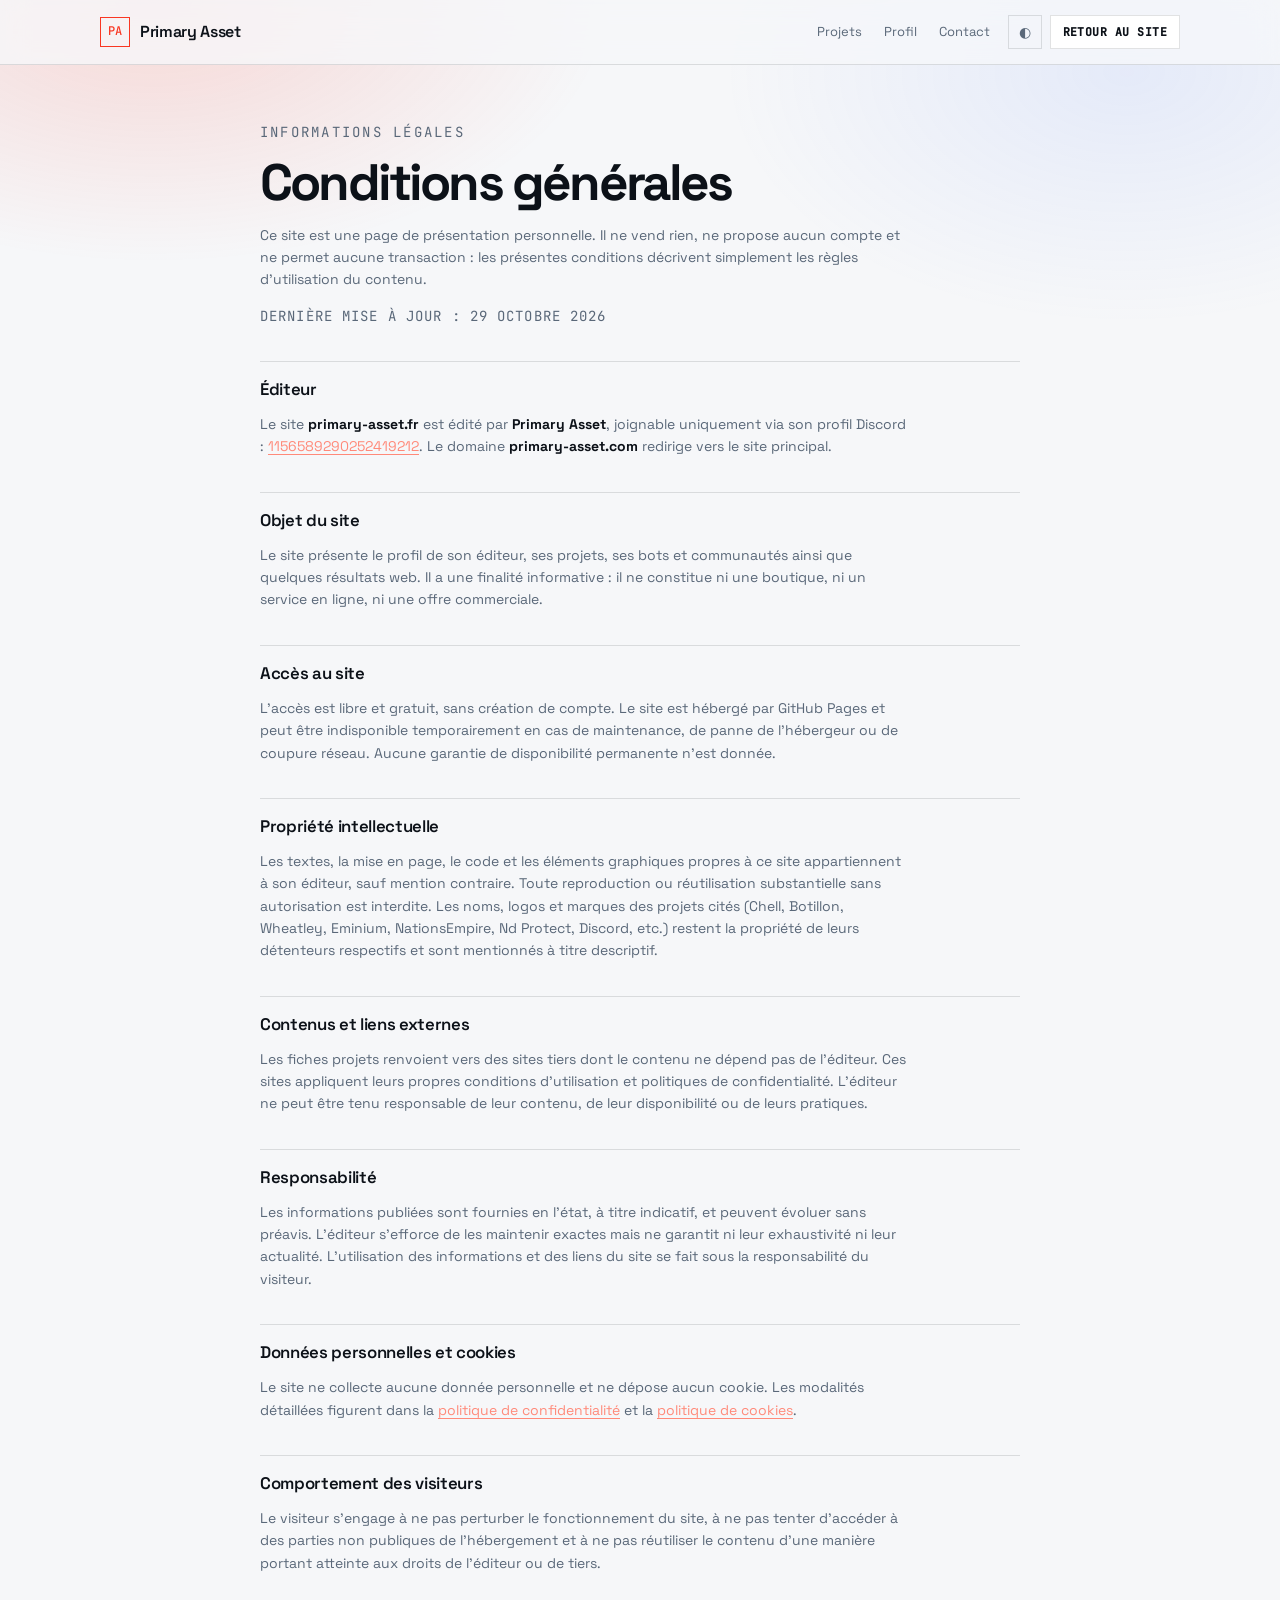
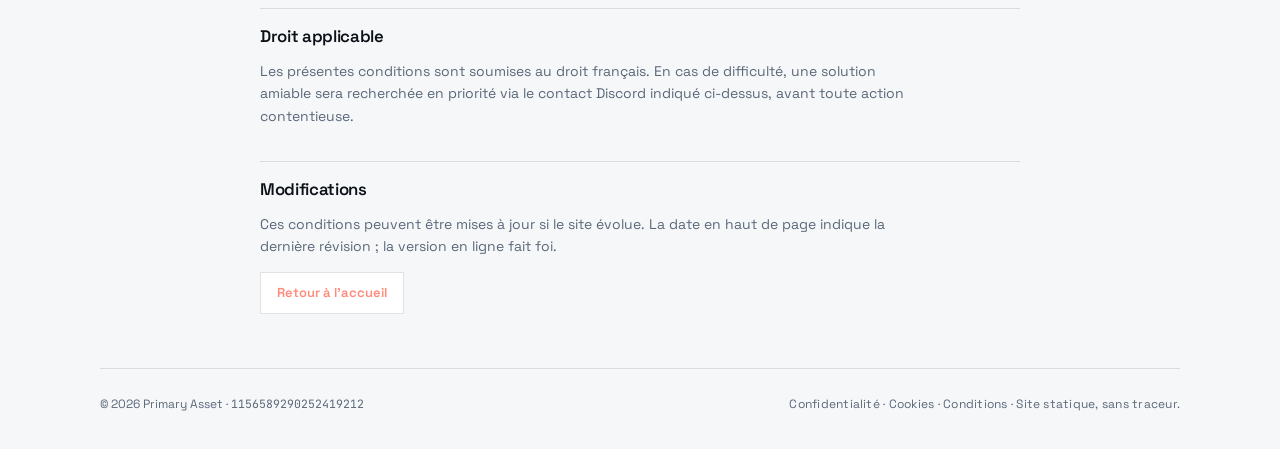
==== conditions.html @ 1c56c24b "Pages cookies et conditions generales, sitemap et canonical - cookies.html : aucun cookie, stockage " ====
<!doctype html>
<html lang="fr" data-theme="dark">
  <head>
    <meta charset="utf-8" />
    <meta name="viewport" content="width=device-width, initial-scale=1" />
    <title>Conditions générales — Primary Asset</title>
    <meta
      name="description"
      content="Conditions générales d'utilisation du site Primary Asset : objet, accès, propriété intellectuelle, responsabilité."
    />
    <meta name="theme-color" content="#07090c" />
    <link rel="canonical" href="https://primary-asset.fr/conditions.html" />
    <meta name="color-scheme" content="dark light" />
    <meta name="robots" content="index, follow" />
    <link rel="icon" type="image/svg+xml" href="icon.svg" />
    <link rel="stylesheet" href="assets/fonts/fonts.css" />
    <link rel="stylesheet" href="styles.css" />
    <noscript><style>[data-reveal]{opacity:1;transform:none}</style></noscript>
  </head>

  <body>
    <a class="skip" href="#main">Aller au contenu</a>

    <header class="site-head">
      <div class="wrap head-row">
        <a class="brand" href="index.html">
          <span class="brand-mark">PA</span>
          <span class="brand-name">Primary Asset</span>
        </a>
        <nav class="nav" aria-label="Navigation principale">
          <a href="index.html#projets">Projets</a>
          <a href="index.html#carte">Profil</a>
          <a href="index.html#contact">Contact</a>
        </nav>
        <div class="head-actions">
          <button id="theme" class="icon-btn" type="button" aria-label="Changer de thème">
            <span aria-hidden="true">◐</span>
          </button>
          <a class="btn btn-sm" href="index.html">Retour au site</a>
        </div>
      </div>
    </header>

    <main id="main" class="wrap legal">
      <p class="eyebrow">Informations légales</p>
      <h1>Conditions générales</h1>
      <p class="legal-lede">
        Ce site est une page de présentation personnelle. Il ne vend rien, ne propose aucun compte
        et ne permet aucune transaction : les présentes conditions décrivent simplement les règles
        d'utilisation du contenu.
      </p>
      <p class="legal-date">Dernière mise à jour : 29 octobre 2026</p>

      <h2>Éditeur</h2>
      <p>
        Le site <strong>primary-asset.fr</strong> est édité par <strong>Primary Asset</strong>,
        joignable uniquement via son profil Discord :
        <a href="https://discord.com/users/1156589290252419212" rel="me noopener">1156589290252419212</a>.
        Le domaine <strong>primary-asset.com</strong> redirige vers le site principal.
      </p>

      <h2>Objet du site</h2>
      <p>
        Le site présente le profil de son éditeur, ses projets, ses bots et communautés ainsi que
        quelques résultats web. Il a une finalité informative : il ne constitue ni une boutique, ni
        un service en ligne, ni une offre commerciale.
      </p>

      <h2>Accès au site</h2>
      <p>
        L'accès est libre et gratuit, sans création de compte. Le site est hébergé par GitHub Pages
        et peut être indisponible temporairement en cas de maintenance, de panne de l'hébergeur ou
        de coupure réseau. Aucune garantie de disponibilité permanente n'est donnée.
      </p>

      <h2>Propriété intellectuelle</h2>
      <p>
        Les textes, la mise en page, le code et les éléments graphiques propres à ce site appartiennent
        à son éditeur, sauf mention contraire. Toute reproduction ou réutilisation substantielle sans
        autorisation est interdite. Les noms, logos et marques des projets cités (Chell, Botillon,
        Wheatley, Eminium, NationsEmpire, Nd Protect, Discord, etc.) restent la propriété de leurs
        détenteurs respectifs et sont mentionnés à titre descriptif.
      </p>

      <h2>Contenus et liens externes</h2>
      <p>
        Les fiches projets renvoient vers des sites tiers dont le contenu ne dépend pas de l'éditeur.
        Ces sites appliquent leurs propres conditions d'utilisation et politiques de confidentialité.
        L'éditeur ne peut être tenu responsable de leur contenu, de leur disponibilité ou de leurs
        pratiques.
      </p>

      <h2>Responsabilité</h2>
      <p>
        Les informations publiées sont fournies en l'état, à titre indicatif, et peuvent évoluer sans
        préavis. L'éditeur s'efforce de les maintenir exactes mais ne garantit ni leur exhaustivité
        ni leur actualité. L'utilisation des informations et des liens du site se fait sous la
        responsabilité du visiteur.
      </p>

      <h2>Données personnelles et cookies</h2>
      <p>
        Le site ne collecte aucune donnée personnelle et ne dépose aucun cookie. Les modalités
        détaillées figurent dans la <a href="confidentialite.html">politique de confidentialité</a>
        et la <a href="cookies.html">politique de cookies</a>.
      </p>

      <h2>Comportement des visiteurs</h2>
      <p>
        Le visiteur s'engage à ne pas perturber le fonctionnement du site, à ne pas tenter d'accéder
        à des parties non publiques de l'hébergement et à ne pas réutiliser le contenu d'une manière
        portant atteinte aux droits de l'éditeur ou de tiers.
      </p>

      <h2>Droit applicable</h2>
      <p>
        Les présentes conditions sont soumises au droit français. En cas de difficulté, une solution
        amiable sera recherchée en priorité via le contact Discord indiqué ci-dessus, avant toute
        action contentieuse.
      </p>

      <h2>Modifications</h2>
      <p>
        Ces conditions peuvent être mises à jour si le site évolue. La date en haut de page indique
        la dernière révision ; la version en ligne fait foi.
      </p>

      <p class="legal-back"><a class="btn" href="index.html">Retour à l'accueil</a></p>
    </main>

    <footer class="site-foot wrap">
      <p>© <span id="year">2026</span> Primary Asset · <span class="mono">1156589290252419212</span></p>
      <p class="foot-note">
        <a href="confidentialite.html">Confidentialité</a> ·
        <a href="cookies.html">Cookies</a> ·
        <a href="conditions.html">Conditions</a> · Site statique, sans traceur.
      </p>
    </footer>

    <script src="content.js"></script>
    <script src="app.js"></script>
  </body>
</html>
---- assets/fonts/fonts.css ----
/* Polices hebergees en local - aucun appel a Google */
/* latin-ext */
@font-face {
  font-family: 'JetBrains Mono';
  font-style: normal;
  font-weight: 400;
  font-display: swap;
  src: url(./jetbrains-mono-400-latin-ext.woff2) format('woff2');
  unicode-range: U+0100-02BA, U+02BD-02C5, U+02C7-02CC, U+02CE-02D7, U+02DD-02FF, U+0304, U+0308, U+0329, U+1D00-1DBF, U+1E00-1E9F, U+1EF2-1EFF, U+2020, U+20A0-20AB, U+20AD-20C4, U+2113, U+2C60-2C7F, U+A720-A7FF;
}
/* latin */
@font-face {
  font-family: 'JetBrains Mono';
  font-style: normal;
  font-weight: 400;
  font-display: swap;
  src: url(./jetbrains-mono-400-latin.woff2) format('woff2');
  unicode-range: U+0000-00FF, U+0131, U+0152-0153, U+02BB-02BC, U+02C6, U+02DA, U+02DC, U+0304, U+0308, U+0329, U+2000-206F, U+20AC, U+2122, U+2191, U+2193, U+2212, U+2215, U+FEFF, U+FFFD;
}
/* latin-ext */
@font-face {
  font-family: 'JetBrains Mono';
  font-style: normal;
  font-weight: 500;
  font-display: swap;
  src: url(./jetbrains-mono-400-latin-ext.woff2) format('woff2');
  unicode-range: U+0100-02BA, U+02BD-02C5, U+02C7-02CC, U+02CE-02D7, U+02DD-02FF, U+0304, U+0308, U+0329, U+1D00-1DBF, U+1E00-1E9F, U+1EF2-1EFF, U+2020, U+20A0-20AB, U+20AD-20C4, U+2113, U+2C60-2C7F, U+A720-A7FF;
}
/* latin */
@font-face {
  font-family: 'JetBrains Mono';
  font-style: normal;
  font-weight: 500;
  font-display: swap;
  src: url(./jetbrains-mono-400-latin.woff2) format('woff2');
  unicode-range: U+0000-00FF, U+0131, U+0152-0153, U+02BB-02BC, U+02C6, U+02DA, U+02DC, U+0304, U+0308, U+0329, U+2000-206F, U+20AC, U+2122, U+2191, U+2193, U+2212, U+2215, U+FEFF, U+FFFD;
}
/* latin-ext */
@font-face {
  font-family: 'Space Grotesk';
  font-style: normal;
  font-weight: 400;
  font-display: swap;
  src: url(./space-grotesk-400-latin-ext.woff2) format('woff2');
  unicode-range: U+0100-02BA, U+02BD-02C5, U+02C7-02CC, U+02CE-02D7, U+02DD-02FF, U+0304, U+0308, U+0329, U+1D00-1DBF, U+1E00-1E9F, U+1EF2-1EFF, U+2020, U+20A0-20AB, U+20AD-20C4, U+2113, U+2C60-2C7F, U+A720-A7FF;
}
/* latin */
@font-face {
  font-family: 'Space Grotesk';
  font-style: normal;
  font-weight: 400;
  font-display: swap;
  src: url(./space-grotesk-400-latin.woff2) format('woff2');
  unicode-range: U+0000-00FF, U+0131, U+0152-0153, U+02BB-02BC, U+02C6, U+02DA, U+02DC, U+0304, U+0308, U+0329, U+2000-206F, U+20AC, U+2122, U+2191, U+2193, U+2212, U+2215, U+FEFF, U+FFFD;
}
/* latin-ext */
@font-face {
  font-family: 'Space Grotesk';
  font-style: normal;
  font-weight: 500;
  font-display: swap;
  src: url(./space-grotesk-400-latin-ext.woff2) format('woff2');
  unicode-range: U+0100-02BA, U+02BD-02C5, U+02C7-02CC, U+02CE-02D7, U+02DD-02FF, U+0304, U+0308, U+0329, U+1D00-1DBF, U+1E00-1E9F, U+1EF2-1EFF, U+2020, U+20A0-20AB, U+20AD-20C4, U+2113, U+2C60-2C7F, U+A720-A7FF;
}
/* latin */
@font-face {
  font-family: 'Space Grotesk';
  font-style: normal;
  font-weight: 500;
  font-display: swap;
  src: url(./space-grotesk-400-latin.woff2) format('woff2');
  unicode-range: U+0000-00FF, U+0131, U+0152-0153, U+02BB-02BC, U+02C6, U+02DA, U+02DC, U+0304, U+0308, U+0329, U+2000-206F, U+20AC, U+2122, U+2191, U+2193, U+2212, U+2215, U+FEFF, U+FFFD;
}
/* latin-ext */
@font-face {
  font-family: 'Space Grotesk';
  font-style: normal;
  font-weight: 600;
  font-display: swap;
  src: url(./space-grotesk-400-latin-ext.woff2) format('woff2');
  unicode-range: U+0100-02BA, U+02BD-02C5, U+02C7-02CC, U+02CE-02D7, U+02DD-02FF, U+0304, U+0308, U+0329, U+1D00-1DBF, U+1E00-1E9F, U+1EF2-1EFF, U+2020, U+20A0-20AB, U+20AD-20C4, U+2113, U+2C60-2C7F, U+A720-A7FF;
}
/* latin */
@font-face {
  font-family: 'Space Grotesk';
  font-style: normal;
  font-weight: 600;
  font-display: swap;
  src: url(./space-grotesk-400-latin.woff2) format('woff2');
  unicode-range: U+0000-00FF, U+0131, U+0152-0153, U+02BB-02BC, U+02C6, U+02DA, U+02DC, U+0304, U+0308, U+0329, U+2000-206F, U+20AC, U+2122, U+2191, U+2193, U+2212, U+2215, U+FEFF, U+FFFD;
}
/* latin-ext */
@font-face {
  font-family: 'Space Grotesk';
  font-style: normal;
  font-weight: 700;
  font-display: swap;
  src: url(./space-grotesk-400-latin-ext.woff2) format('woff2');
  unicode-range: U+0100-02BA, U+02BD-02C5, U+02C7-02CC, U+02CE-02D7, U+02DD-02FF, U+0304, U+0308, U+0329, U+1D00-1DBF, U+1E00-1E9F, U+1EF2-1EFF, U+2020, U+20A0-20AB, U+20AD-20C4, U+2113, U+2C60-2C7F, U+A720-A7FF;
}
/* latin */
@font-face {
  font-family: 'Space Grotesk';
  font-style: normal;
  font-weight: 700;
  font-display: swap;
  src: url(./space-grotesk-400-latin.woff2) format('woff2');
  unicode-range: U+0000-00FF, U+0131, U+0152-0153, U+02BB-02BC, U+02C6, U+02DA, U+02DC, U+0304, U+0308, U+0329, U+2000-206F, U+20AC, U+2122, U+2191, U+2193, U+2212, U+2215, U+FEFF, U+FFFD;
}
---- styles.css ----
:root {
  --bg: #07090c;
  --bg-soft: #0b1016;
  --panel: #0d1218;
  --panel-2: #111823;
  --text: #edf2f7;
  --muted: #91a0b2;
  --line: rgba(255, 255, 255, 0.12);
  --line-strong: rgba(255, 255, 255, 0.2);
  --accent: #f93722;
  --accent-soft: #ff8a7a;
  --shadow: 0 18px 50px rgba(0, 0, 0, 0.45);
  --font-sans: "Space Grotesk", "Segoe UI", system-ui, -apple-system, sans-serif;
  --font-mono: "JetBrains Mono", ui-monospace, "Cascadia Mono", monospace;
}

[data-theme="light"] {
  --bg: #f6f7f9;
  --bg-soft: #eceff4;
  --panel: #ffffff;
  --panel-2: #f2f4f8;
  --text: #0c1118;
  --muted: #5a6879;
  --line: rgba(10, 16, 24, 0.12);
  --line-strong: rgba(10, 16, 24, 0.22);
  --shadow: 0 18px 40px rgba(12, 18, 28, 0.1);
}

*,
*::before,
*::after {
  box-sizing: border-box;
}

html {
  scroll-behavior: smooth;
  scroll-padding-top: 84px;
}

body {
  margin: 0;
  background: var(--bg);
  color: var(--text);
  font-family: var(--font-sans);
  line-height: 1.6;
  -webkit-font-smoothing: antialiased;
  overflow-x: hidden;
}

body::before {
  content: "";
  position: fixed;
  inset: 0;
  z-index: -1;
  pointer-events: none;
  background:
    radial-gradient(ellipse 55% 45% at 12% 0%, rgba(249, 55, 34, 0.16), transparent 65%),
    radial-gradient(ellipse 45% 40% at 88% 8%, rgba(84, 130, 255, 0.1), transparent 70%);
}

a {
  color: inherit;
}

::selection {
  background: var(--accent);
  color: #08090b;
}

.wrap {
  width: min(1080px, 100% - 40px);
  margin-inline: auto;
}

.mono,
.stat small,
.badge,
.eyebrow,
.brand-mark,
.list .n,
.sec-note {
  font-family: var(--font-mono);
}

.skip {
  position: absolute;
  left: -9999px;
  top: 0;
  z-index: 200;
  padding: 12px 16px;
  background: var(--accent);
  color: #08090b;
  font-weight: 600;
  text-decoration: none;
}

.skip:focus {
  left: 12px;
  top: 12px;
}

.boot {
  position: fixed;
  inset: 0;
  z-index: 900;
  display: grid;
  place-items: center;
  padding: 24px;
  background:
    radial-gradient(ellipse 60% 50% at 50% 0%, rgba(249, 55, 34, 0.14), transparent 70%),
    var(--bg);
  transition: opacity 0.45s ease, visibility 0.45s ease;
}

.boot.is-done {
  opacity: 0;
  visibility: hidden;
}

.boot-inner {
  text-align: center;
}

.boot-word {
  margin: 0;
  font-size: clamp(2.2rem, 10vw, 5.5rem);
  font-weight: 700;
  line-height: 0.95;
  letter-spacing: -0.06em;
}

.boot-word em {
  color: var(--accent);
  font-style: normal;
}

.boot-line {
  display: block;
  width: 72px;
  height: 2px;
  margin: 18px auto 0;
  background: var(--accent);
  transform-origin: left center;
  animation: bootline 1.1s cubic-bezier(0.4, 0, 0.2, 1) infinite;
}

.boot-note {
  margin: 16px 0 0;
  font-family: var(--font-mono);
  font-size: 11px;
  letter-spacing: 0.14em;
  text-transform: uppercase;
  color: var(--muted);
}

@keyframes bootline {
  0% { transform: scaleX(0.05); opacity: 0.4; }
  60% { transform: scaleX(1); opacity: 1; }
  100% { transform: scaleX(1); opacity: 0.4; }
}

.site-head {
  position: sticky;
  top: 0;
  z-index: 100;
  border-bottom: 1px solid var(--line);
  background: color-mix(in srgb, var(--bg) 82%, transparent);
  backdrop-filter: blur(14px) saturate(140%);
}

.head-row {
  display: flex;
  align-items: center;
  gap: 18px;
  min-height: 64px;
}

.brand {
  display: inline-flex;
  align-items: center;
  gap: 10px;
  text-decoration: none;
  font-weight: 600;
  letter-spacing: -0.02em;
}

.brand-mark {
  display: grid;
  place-items: center;
  width: 30px;
  height: 30px;
  border: 1px solid var(--accent);
  color: var(--accent);
  font-size: 12px;
  font-weight: 500;
  letter-spacing: 0;
}

.nav {
  display: flex;
  gap: 22px;
  margin-left: auto;
  font-size: 13px;
}

.nav a {
  position: relative;
  color: var(--muted);
  text-decoration: none;
  padding: 6px 0;
  transition: color 0.18s ease;
}

.nav a::after {
  content: "";
  position: absolute;
  left: 0;
  right: 0;
  bottom: 0;
  height: 1px;
  background: var(--accent);
  transform: scaleX(0);
  transform-origin: left;
  transition: transform 0.22s ease;
}

.nav a:hover,
.nav a:focus-visible {
  color: var(--text);
}

.nav a:hover::after,
.nav a:focus-visible::after {
  transform: scaleX(1);
}

.head-actions {
  display: flex;
  align-items: center;
  gap: 8px;
}

.icon-btn {
  width: 34px;
  height: 34px;
  display: grid;
  place-items: center;
  border: 1px solid var(--line);
  background: transparent;
  color: var(--muted);
  cursor: pointer;
  font-size: 14px;
  transition: border-color 0.18s ease, color 0.18s ease;
}

.icon-btn:hover {
  border-color: var(--line-strong);
  color: var(--text);
}

.btn {
  display: inline-flex;
  align-items: center;
  justify-content: center;
  gap: 8px;
  min-height: 42px;
  padding: 10px 16px;
  border: 1px solid var(--line);
  background: var(--panel);
  color: var(--text);
  text-decoration: none;
  font-family: var(--font-sans);
  font-size: 13px;
  font-weight: 600;
  cursor: pointer;
  transition: transform 0.16s ease, border-color 0.16s ease, background 0.16s ease,
    color 0.16s ease;
}

.btn:hover {
  border-color: var(--accent);
  transform: translateY(-1px);
}

.btn-primary {
  background: var(--accent);
  border-color: var(--accent);
  color: #08090b;
}

.btn-primary:hover {
  background: #ff4a34;
  border-color: #ff4a34;
  color: #08090b;
}

.btn-ghost {
  background: transparent;
}

.btn-sm {
  min-height: 34px;
  padding: 6px 12px;
  font-family: var(--font-mono);
  font-size: 11.5px;
  letter-spacing: 0.04em;
  text-transform: uppercase;
}

:where(a, button, [tabindex]):focus-visible {
  outline: 2px solid var(--accent-soft);
  outline-offset: 2px;
}

.hero {
  padding: 74px 0 26px;
}

.eyebrow {
  margin: 0 0 14px;
  font-size: 11px;
  letter-spacing: 0.16em;
  text-transform: uppercase;
  color: var(--accent);
}

.hero h1 {
  margin: 0 0 18px;
  font-size: clamp(2.6rem, 8.4vw, 5.4rem);
  font-weight: 700;
  line-height: 0.96;
  letter-spacing: -0.065em;
}

.hero h1 span {
  color: var(--accent);
}

.lede {
  max-width: 60ch;
  margin: 0 0 22px;
  font-size: clamp(1rem, 1.5vw, 1.14rem);
  color: var(--muted);
}

.badges {
  display: flex;
  flex-wrap: wrap;
  gap: 8px;
  margin-bottom: 24px;
}

.badge {
  padding: 6px 10px;
  border: 1px solid var(--line);
  background: var(--panel);
  color: var(--muted);
  font-size: 11px;
  letter-spacing: 0.06em;
}

.cta {
  display: flex;
  flex-wrap: wrap;
  gap: 10px;
}

.stats {
  display: grid;
  grid-template-columns: repeat(4, minmax(0, 1fr));
  gap: 12px;
  margin-top: 44px;
}

.stat {
  padding: 16px 18px;
  border: 1px solid var(--line);
  background: var(--panel);
}

.stat b {
  display: block;
  font-size: clamp(1.5rem, 3vw, 2.1rem);
  font-weight: 600;
  letter-spacing: -0.04em;
  line-height: 1.1;
}

.stat small {
  font-size: 10.5px;
  letter-spacing: 0.12em;
  text-transform: uppercase;
  color: var(--muted);
}

section {
  padding: 48px 0;
}

.sec-head {
  display: flex;
  align-items: baseline;
  justify-content: space-between;
  gap: 16px;
  padding-bottom: 12px;
  margin-bottom: 22px;
  border-bottom: 1px solid var(--line);
}

.sec-head h2 {
  margin: 0;
  font-size: clamp(1.4rem, 3vw, 2rem);
  font-weight: 600;
  letter-spacing: -0.045em;
}

.sec-head a {
  font-family: var(--font-mono);
  font-size: 11.5px;
  letter-spacing: 0.06em;
  text-transform: uppercase;
  color: var(--accent-soft);
  text-decoration: none;
}

.sec-head a:hover {
  color: var(--text);
}

.sec-note {
  font-size: 11px;
  letter-spacing: 0.1em;
  text-transform: uppercase;
  color: var(--muted);
}

.cards {
  display: grid;
  grid-template-columns: repeat(auto-fill, minmax(262px, 1fr));
  gap: 12px;
}

.card {
  position: relative;
  display: flex;
  flex-direction: column;
  gap: 8px;
  padding: 18px;
  border: 1px solid var(--line);
  background: var(--panel);
  text-decoration: none;
  color: inherit;
  transition: border-color 0.18s ease, transform 0.18s ease, background 0.18s ease;
}

.card::after {
  content: "→";
  position: absolute;
  top: 14px;
  right: 16px;
  font-family: var(--font-mono);
  font-size: 13px;
  color: var(--muted);
  opacity: 0;
  transform: translateX(-4px);
  transition: opacity 0.18s ease, transform 0.18s ease, color 0.18s ease;
}

.card:hover,
.card:focus-visible {
  border-color: var(--accent);
  transform: translateY(-2px);
}

.card:hover::after,
.card:focus-visible::after {
  opacity: 1;
  transform: translateX(0);
  color: var(--accent);
}

.card .idx {
  font-family: var(--font-mono);
  font-size: 10.5px;
  letter-spacing: 0.1em;
  color: var(--muted);
}

.card h3 {
  margin: 0;
  font-size: 1rem;
  font-weight: 600;
  letter-spacing: -0.02em;
}

.card p {
  margin: 0;
  font-size: 13px;
  line-height: 1.55;
  color: var(--muted);
}

.card p.bio.is-empty {
  font-style: italic;
  opacity: 0.72;
}

.card .tags {
  display: flex;
  flex-wrap: wrap;
  gap: 6px;
  margin-top: 4px;
}

.card .tags span {
  font-family: var(--font-mono);
  font-size: 10px;
  letter-spacing: 0.08em;
  text-transform: uppercase;
  color: var(--accent-soft);
  border: 1px solid rgba(249, 55, 34, 0.35);
  padding: 2px 6px;
}

.list {
  margin: 0;
  padding: 0;
  list-style: none;
  border-top: 1px solid var(--line);
}

.list li {
  display: grid;
  grid-template-columns: 46px minmax(0, 1fr) auto;
  gap: 14px;
  align-items: baseline;
  padding: 14px 4px;
  border-bottom: 1px solid var(--line);
  transition: background 0.18s ease;
}

.list li:hover {
  background: var(--panel);
}

.list .n {
  font-size: 10.5px;
  letter-spacing: 0.08em;
  color: var(--muted);
  padding-top: 3px;
}

.list b {
  display: block;
  font-size: 14.5px;
  font-weight: 600;
  letter-spacing: -0.01em;
}

.list small {
  display: block;
  font-size: 12.5px;
  color: var(--muted);
}

.list a.name {
  text-decoration: none;
  border-bottom: 1px solid transparent;
  transition: border-color 0.18s ease, color 0.18s ease;
}

.list a.name:hover {
  color: var(--accent-soft);
  border-bottom-color: var(--accent-soft);
}

.list .go {
  font-family: var(--font-mono);
  font-size: 10.5px;
  letter-spacing: 0.08em;
  text-transform: uppercase;
  color: var(--muted);
  text-decoration: none;
  white-space: nowrap;
}

.list .go:hover {
  color: var(--accent);
}

.contact-card {
  display: flex;
  flex-wrap: wrap;
  align-items: center;
  justify-content: space-between;
  gap: 22px;
  padding: 26px;
  border: 1px solid var(--line);
  background: linear-gradient(140deg, var(--panel-2), var(--panel));
}

.contact-txt {
  max-width: 56ch;
}

.contact-txt .eyebrow {
  margin-bottom: 10px;
}

.contact-id {
  display: flex;
  flex-wrap: wrap;
  align-items: center;
  gap: 12px;
  margin: 0 0 10px;
  font-family: var(--font-mono);
  font-size: clamp(1.1rem, 3vw, 1.5rem);
  letter-spacing: 0.02em;
}

.contact-hint {
  margin: 0;
  font-size: 13px;
  color: var(--muted);
}

.site-foot {
  display: flex;
  flex-wrap: wrap;
  align-items: center;
  justify-content: space-between;
  gap: 8px;
  padding: 26px 0 34px;
  border-top: 1px solid var(--line);
  font-size: 12px;
  color: var(--muted);
}

.site-foot p {
  margin: 0;
}

.site-foot .mono {
  font-size: 11.5px;
}

.foot-note {
  letter-spacing: 0.02em;
}

[data-reveal] {
  opacity: 0;
  transform: translateY(16px);
  transition: opacity 0.6s ease, transform 0.6s ease;
}

[data-reveal].is-in {
  opacity: 1;
  transform: none;
}

.editor-overlay {
  position: fixed;
  inset: 0;
  z-index: 1000;
  display: grid;
  place-items: center;
  padding: 24px 16px;
  background: rgba(4, 6, 9, 0.72);
  backdrop-filter: blur(6px);
  overflow-y: auto;
}

.editor-panel {
  width: min(760px, 100%);
  max-height: min(88vh, 900px);
  display: flex;
  flex-direction: column;
  border: 1px solid var(--line-strong);
  background: var(--bg);
  box-shadow: var(--shadow);
}

.editor-head {
  position: relative;
  padding: 18px 22px 14px;
  border-bottom: 1px solid var(--line);
}

.editor-head h2 {
  margin: 0 0 4px;
  font-size: 1.2rem;
  letter-spacing: -0.02em;
}

.editor-sub {
  margin: 0;
  max-width: 52ch;
  font-size: 12.5px;
  color: var(--muted);
}

.editor-close {
  position: absolute;
  top: 14px;
  right: 14px;
  width: 30px;
  height: 30px;
  border: 1px solid var(--line);
  background: transparent;
  color: var(--muted);
  cursor: pointer;
}

.editor-close:hover {
  color: var(--text);
  border-color: var(--accent);
}

.editor-body {
  padding: 18px 22px 22px;
  overflow-y: auto;
}

.editor-group {
  margin: 0 0 22px;
  padding: 0;
  border: 0;
}

.editor-group legend {
  padding: 0 0 10px;
  font-family: var(--font-mono);
  font-size: 11px;
  letter-spacing: 0.14em;
  text-transform: uppercase;
  color: var(--accent);
}

.editor-field {
  display: block;
  margin-bottom: 12px;
}

.editor-field > span {
  display: block;
  margin-bottom: 5px;
  font-family: var(--font-mono);
  font-size: 10.5px;
  letter-spacing: 0.08em;
  text-transform: uppercase;
  color: var(--muted);
}

.editor-field input,
.editor-field textarea {
  width: 100%;
  padding: 9px 11px;
  border: 1px solid var(--line);
  background: var(--panel);
  color: var(--text);
  font-family: var(--font-sans);
  font-size: 13.5px;
  line-height: 1.5;
  resize: vertical;
}

.editor-field input:focus,
.editor-field textarea:focus {
  outline: 2px solid var(--accent-soft);
  outline-offset: 1px;
  border-color: var(--accent);
}

.editor-projects {
  display: grid;
  gap: 12px;
  margin-bottom: 12px;
}

.editor-project {
  padding: 14px;
  border: 1px solid var(--line);
  background: var(--panel);
}

.editor-project-head {
  display: grid;
  grid-template-columns: 1fr auto;
  gap: 10px;
  align-items: end;
  margin-bottom: 10px;
}

.editor-project-head .editor-field {
  margin-bottom: 0;
}

.editor-remove {
  color: var(--accent-soft);
  border-color: rgba(249, 55, 34, 0.4);
}

.editor-actions {
  display: flex;
  flex-wrap: wrap;
  gap: 10px;
  padding-top: 16px;
  border-top: 1px solid var(--line);
}

@media (max-width: 560px) {
  .editor-overlay {
    padding: 0;
  }

  .editor-panel {
    max-height: 100vh;
    min-height: 100vh;
    border: 0;
  }

  .editor-project-head {
    grid-template-columns: 1fr;
  }
}

.dcard {
  position: relative;
  max-width: 520px;
  margin: 0 auto;
  overflow: hidden;
  border: 1px solid var(--line-strong);
  background: #0a0e13;
  box-shadow: 0 24px 60px rgba(0, 0, 0, 0.55);
}

.dcard::before,
.dcard::after {
  content: "";
  position: absolute;
  z-index: 4;
  width: 14px;
  height: 14px;
  border: 1px solid var(--accent);
  opacity: 0.65;
  pointer-events: none;
}

.dcard::before {
  top: 6px;
  left: 6px;
  border-right: 0;
  border-bottom: 0;
}

.dcard::after {
  right: 6px;
  bottom: 6px;
  border-top: 0;
  border-left: 0;
}

.dcard-top {
  display: flex;
  align-items: center;
  justify-content: space-between;
  gap: 12px;
  padding: 10px 14px;
  border-bottom: 1px solid rgba(255, 255, 255, 0.08);
  font-family: var(--font-mono);
  font-size: 10px;
  letter-spacing: 0.14em;
  text-transform: uppercase;
  color: #c7d2de;
}

.dcard-mark {
  color: var(--accent-soft);
}

.dcard-slash {
  color: rgba(255, 255, 255, 0.3);
}

.dcard-live {
  display: inline-flex;
  align-items: center;
  gap: 6px;
  color: #ff5b45;
}

.dcard-dot {
  width: 6px;
  height: 6px;
  border-radius: 50%;
  background: currentColor;
  box-shadow: 0 0 8px currentColor;
  animation: dcard-pulse 1.8s ease-in-out infinite;
}

@keyframes dcard-pulse {
  0%, 100% { opacity: 1; }
  50% { opacity: 0.3; }
}

.dcard-visual {
  position: relative;
}

.dcard-visual::before {
  content: "";
  position: absolute;
  inset: 0;
  z-index: 2;
  pointer-events: none;
  background: repeating-linear-gradient(
    180deg,
    rgba(255, 255, 255, 0.035) 0 1px,
    transparent 1px 3px
  );
}

.dcard-banner {
  position: relative;
  height: 210px;
  background-color: #10161e;
  background-image: linear-gradient(140deg, #1b2430, #0a0e13);
  background-size: cover;
  background-position: center 30%;
}

.dcard-banner::after {
  content: "";
  position: absolute;
  inset: 0;
  background: linear-gradient(180deg, rgba(7, 9, 12, 0.3), rgba(7, 9, 12, 0.12) 45%, #0a0e13 99%);
}

.dcard-avatar-wrap {
  position: absolute;
  left: 50%;
  bottom: -72px;
  z-index: 3;
  display: grid;
  place-items: center;
  width: 160px;
  height: 160px;
  transform: translateX(-50%);
}

.dcard-glow {
  position: absolute;
  inset: -14px;
  border-radius: 50%;
  background: conic-gradient(from 200deg, #ff3b30, #8b5cf6, #3b82f6, #22d3ee, #8b5cf6, #ff3b30);
  filter: blur(16px);
  opacity: 0.38;
}

.dcard-avatar {
  width: 160px;
  height: 160px;
  border-radius: 50%;
  background-color: #10161e;
  background-image: radial-gradient(circle at 50% 35%, #2a3442, #10161e);
  background-size: cover;
  background-position: center;
  box-shadow:
    0 0 0 5px rgba(255, 255, 255, 0.92),
    0 0 0 7px rgba(0, 0, 0, 0.65),
    0 12px 30px rgba(0, 0, 0, 0.6);
}

.dcard-status {
  position: absolute;
  right: 6px;
  bottom: 12px;
  width: 22px;
  height: 22px;
  border-radius: 50%;
  background: #2b3441;
  border: 3px solid #0a0e13;
  box-shadow: 0 0 0 1px rgba(255, 255, 255, 0.22);
}

.dcard-status.is-on {
  background: #3ba55d;
}

.dcard-id {
  padding: 84px 16px 14px;
  border-bottom: 1px solid rgba(255, 255, 255, 0.08);
}

.dcard-label {
  margin: 0 0 4px;
  font-family: var(--font-mono);
  font-size: 10.5px;
  letter-spacing: 0.16em;
  text-transform: uppercase;
  color: #3ddc97;
}

.dcard-num {
  margin: 0 0 10px;
  font-family: var(--font-mono);
  font-size: 13px;
  letter-spacing: 0.04em;
  color: #e7eef7;
}

.dcard-clock {
  display: flex;
  margin: 0;
  padding-top: 8px;
  border-top: 1px solid rgba(255, 255, 255, 0.14);
  font-family: var(--font-mono);
  font-size: 11.5px;
  color: #c3cedb;
}

.dcard-clock span {
  flex: 1;
}

.dcard-clock span:nth-child(2) {
  text-align: center;
  color: #e7eef7;
}

.dcard-state {
  text-align: right;
  letter-spacing: 0.08em;
  color: #ff5b45;
}

.dcard-state.is-on {
  color: #3ba55d;
}

.dcard-live-row {
  margin: 10px 0 0;
}

.dcard-switch {
  display: inline-flex;
  align-items: center;
  gap: 7px;
  padding: 6px 10px;
  border: 1px solid rgba(255, 255, 255, 0.16);
  background: transparent;
  color: #c3cedb;
  font-family: var(--font-mono);
  font-size: 9.5px;
  letter-spacing: 0.12em;
  text-transform: uppercase;
  cursor: pointer;
  transition: border-color 0.18s ease, color 0.18s ease;
}

.dcard-switch:hover {
  border-color: var(--accent);
  color: #fff;
}

.dcard-switch-dot {
  width: 6px;
  height: 6px;
  border-radius: 50%;
  background: #8b9aab;
}

.dcard-switch[aria-pressed="true"] .dcard-switch-dot {
  background: #3ddc97;
  box-shadow: 0 0 8px #3ddc97;
}

.dcard-live.is-off .dcard-dot {
  animation: none;
  opacity: 0.4;
  box-shadow: none;
}

.dcard-rows {
  padding: 4px 0;
}

.dcard-row {
  display: flex;
  align-items: baseline;
  justify-content: space-between;
  gap: 16px;
  padding: 11px 16px;
  border-bottom: 1px solid rgba(255, 255, 255, 0.07);
}

.dcard-row:last-child {
  border-bottom: 0;
}

.dcard-row .k {
  font-family: var(--font-mono);
  font-size: 10.5px;
  letter-spacing: 0.12em;
  text-transform: uppercase;
  color: #8b9aab;
  white-space: nowrap;
}

.dcard-row .v {
  font-size: 12.5px;
  font-weight: 600;
  text-align: right;
  color: #e7eef7;
  min-width: 0;
  overflow: hidden;
  text-overflow: ellipsis;
  white-space: nowrap;
}

.dcard-row .v .on {
  color: #3ddc97;
}

.dcard-foot {
  display: grid;
  grid-template-columns: repeat(3, minmax(0, 1fr));
  border-top: 1px solid rgba(255, 255, 255, 0.08);
  background: rgba(255, 255, 255, 0.02);
}

.dcard-foot span {
  display: flex;
  align-items: baseline;
  justify-content: center;
  gap: 6px;
  padding: 10px 12px;
  font-family: var(--font-mono);
  font-size: 9.5px;
  letter-spacing: 0.12em;
  text-transform: uppercase;
  color: #8b9aab;
}

.dcard-foot span + span {
  border-left: 1px solid rgba(255, 255, 255, 0.08);
}

.dcard-foot b {
  font-size: 11.5px;
  color: #e7eef7;
}

@media (max-width: 560px) {
  .dcard-banner {
    height: 165px;
  }

  .dcard-avatar-wrap {
    width: 128px;
    height: 128px;
    bottom: -58px;
  }

  .dcard-avatar {
    width: 128px;
    height: 128px;
  }

  .dcard-id {
    padding-top: 68px;
  }

  .dcard-row {
    align-items: flex-start;
    flex-direction: column;
    gap: 3px;
  }

  .dcard-row .v {
    text-align: left;
    white-space: normal;
    overflow: visible;
  }
}

.legal {
  width: min(760px, 100% - 40px);
  padding: 56px 0 40px;
}

.legal h1 {
  margin: 0 0 14px;
  font-size: clamp(2.1rem, 6vw, 3.2rem);
  line-height: 1.02;
  letter-spacing: -0.055em;
}

.legal h2 {
  margin: 34px 0 10px;
  padding-top: 14px;
  border-top: 1px solid var(--line);
  font-size: 1.05rem;
  font-weight: 600;
  letter-spacing: -0.02em;
}

.legal p {
  max-width: 72ch;
  margin: 0 0 14px;
  color: var(--muted);
  font-size: 14px;
}

.legal-lede {
  font-size: 1.05rem;
  color: var(--text);
}

.legal strong {
  color: var(--text);
}

.legal a {
  color: var(--accent-soft);
  text-underline-offset: 0.18em;
}

.legal code {
  padding: 1px 5px;
  border: 1px solid var(--line);
  background: var(--panel);
  font-family: var(--font-mono);
  font-size: 0.85em;
}

.legal-date {
  font-family: var(--font-mono);
  font-size: 11px;
  letter-spacing: 0.08em;
  text-transform: uppercase;
}

.legal-back {
  margin-top: 36px;
}

.site-foot a {
  color: var(--muted);
  text-decoration: none;
  border-bottom: 1px solid transparent;
}

.site-foot a:hover {
  color: var(--text);
  border-bottom-color: var(--accent);
}

@media (max-width: 820px) {
  .nav {
    display: none;
  }

  .head-row {
    min-height: 58px;
  }

  .hero {
    padding: 48px 0 20px;
  }

  .stats {
    grid-template-columns: repeat(2, minmax(0, 1fr));
  }

  .list li {
    grid-template-columns: 36px minmax(0, 1fr);
  }

  .list .go {
    display: none;
  }

  .contact-card {
    padding: 20px;
  }
}

@media (max-width: 480px) {
  .wrap {
    width: min(1080px, 100% - 28px);
  }

  .cards {
    grid-template-columns: 1fr;
  }

  .brand-name {
    display: none;
  }
}

@media (prefers-reduced-motion: reduce) {
  html {
    scroll-behavior: auto;
  }

  *,
  *::before,
  *::after {
    animation-duration: 0.001ms !important;
    animation-iteration-count: 1 !important;
    transition-duration: 0.001ms !important;
  }

  [data-reveal] {
    opacity: 1;
    transform: none;
  }
}
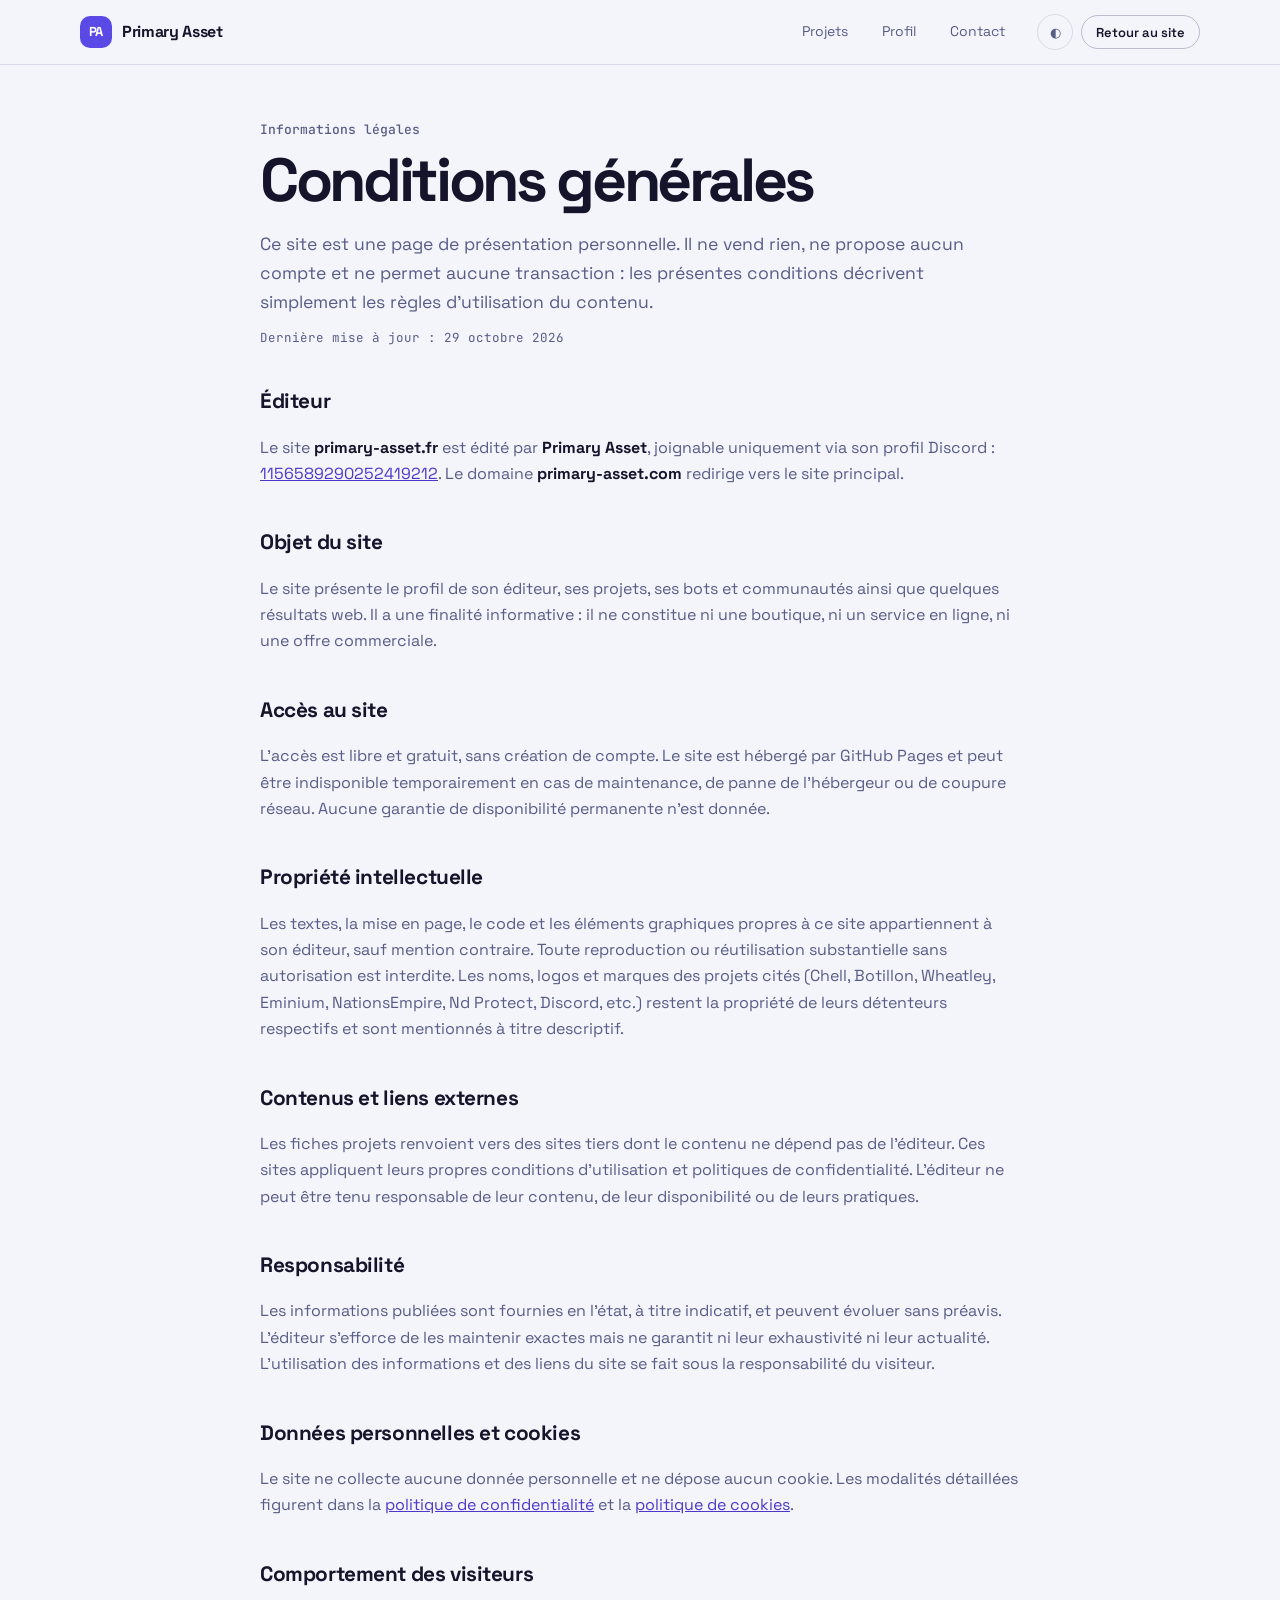
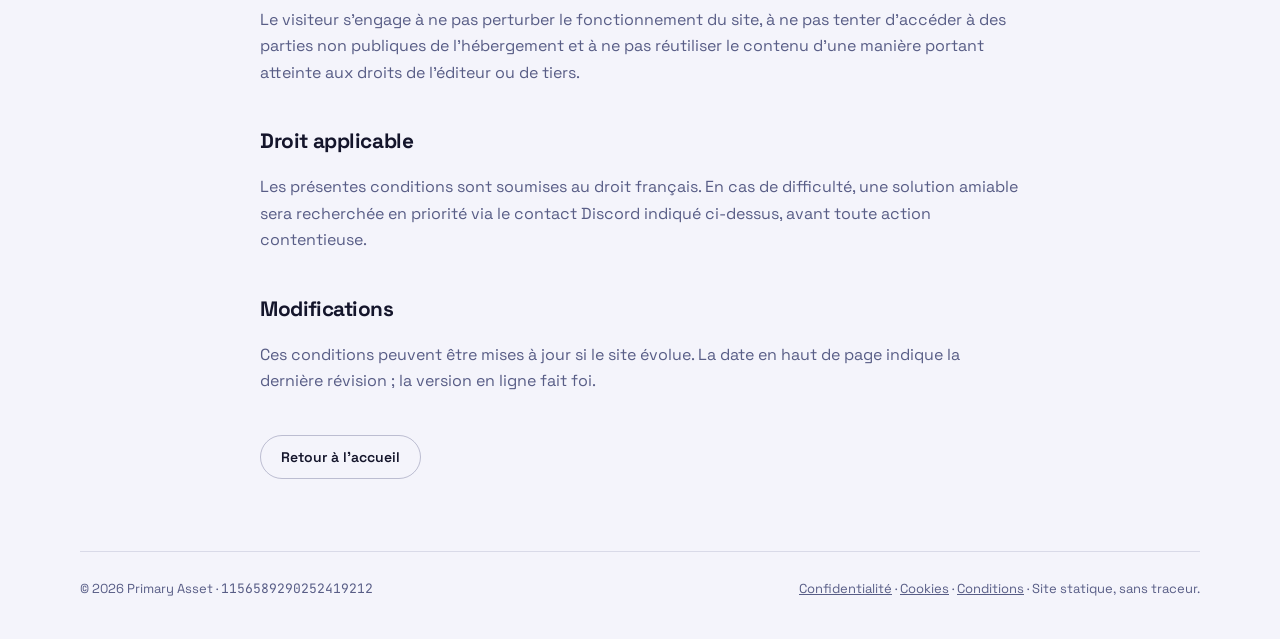
==== commit 305f0117: "Refonte v3 : accueil, carte Discord, page 404 et image de partage" ====
--- a/conditions.html
+++ b/conditions.html
@@ -8,11 +8,17 @@
       name="description"
       content="Conditions générales d'utilisation du site Primary Asset : objet, accès, propriété intellectuelle, responsabilité."
     />
-    <meta name="theme-color" content="#07090c" />
+    <meta name="theme-color" content="#0c0d1b" media="(prefers-color-scheme: dark)" />
+    <meta name="theme-color" content="#f6f7f9" media="(prefers-color-scheme: light)" />
     <link rel="canonical" href="https://primary-asset.fr/conditions.html" />
     <meta name="color-scheme" content="dark light" />
     <meta name="robots" content="index, follow" />
     <link rel="icon" type="image/svg+xml" href="icon.svg" />
+    <meta property="og:type" content="website" />
+    <meta property="og:locale" content="fr_FR" />
+    <meta property="og:site_name" content="Primary Asset" />
+    <meta property="og:url" content="https://primary-asset.fr/conditions.html" />
+    <script>try{var t=localStorage.getItem("pa-theme");document.documentElement.dataset.theme=t||(matchMedia("(prefers-color-scheme: light)").matches?"light":"dark")}catch(e){}</script>
     <link rel="stylesheet" href="assets/fonts/fonts.css" />
     <link rel="stylesheet" href="styles.css" />
     <noscript><style>[data-reveal]{opacity:1;transform:none}</style></noscript>
--- a/styles.css
+++ b/styles.css
@@ -1,663 +1,198 @@
-:root {
-  --bg: #07090c;
-  --bg-soft: #0b1016;
-  --panel: #0d1218;
-  --panel-2: #111823;
-  --text: #edf2f7;
-  --muted: #91a0b2;
-  --line: rgba(255, 255, 255, 0.12);
-  --line-strong: rgba(255, 255, 255, 0.2);
-  --accent: #f93722;
-  --accent-soft: #ff8a7a;
-  --shadow: 0 18px 50px rgba(0, 0, 0, 0.45);
-  --font-sans: "Space Grotesk", "Segoe UI", system-ui, -apple-system, sans-serif;
-  --font-mono: "JetBrains Mono", ui-monospace, "Cascadia Mono", monospace;
-}
-
-[data-theme="light"] {
-  --bg: #f6f7f9;
-  --bg-soft: #eceff4;
-  --panel: #ffffff;
-  --panel-2: #f2f4f8;
-  --text: #0c1118;
-  --muted: #5a6879;
-  --line: rgba(10, 16, 24, 0.12);
-  --line-strong: rgba(10, 16, 24, 0.22);
-  --shadow: 0 18px 40px rgba(12, 18, 28, 0.1);
-}
-
-*,
-*::before,
-*::after {
-  box-sizing: border-box;
-}
-
-html {
-  scroll-behavior: smooth;
-  scroll-padding-top: 84px;
-}
-
-body {
-  margin: 0;
-  background: var(--bg);
-  color: var(--text);
-  font-family: var(--font-sans);
-  line-height: 1.6;
-  -webkit-font-smoothing: antialiased;
-  overflow-x: hidden;
-}
-
-body::before {
-  content: "";
-  position: fixed;
-  inset: 0;
-  z-index: -1;
-  pointer-events: none;
-  background:
-    radial-gradient(ellipse 55% 45% at 12% 0%, rgba(249, 55, 34, 0.16), transparent 65%),
-    radial-gradient(ellipse 45% 40% at 88% 8%, rgba(84, 130, 255, 0.1), transparent 70%);
-}
-
-a {
-  color: inherit;
-}
-
-::selection {
-  background: var(--accent);
-  color: #08090b;
-}
-
-.wrap {
-  width: min(1080px, 100% - 40px);
-  margin-inline: auto;
-}
-
-.mono,
-.stat small,
-.badge,
-.eyebrow,
-.brand-mark,
-.list .n,
-.sec-note {
-  font-family: var(--font-mono);
-}
-
-.skip {
-  position: absolute;
-  left: -9999px;
-  top: 0;
-  z-index: 200;
-  padding: 12px 16px;
-  background: var(--accent);
-  color: #08090b;
-  font-weight: 600;
-  text-decoration: none;
-}
-
-.skip:focus {
-  left: 12px;
-  top: 12px;
-}
-
-.boot {
-  position: fixed;
-  inset: 0;
-  z-index: 900;
-  display: grid;
-  place-items: center;
-  padding: 24px;
-  background:
-    radial-gradient(ellipse 60% 50% at 50% 0%, rgba(249, 55, 34, 0.14), transparent 70%),
-    var(--bg);
-  transition: opacity 0.45s ease, visibility 0.45s ease;
-}
-
-.boot.is-done {
-  opacity: 0;
-  visibility: hidden;
-}
-
-.boot-inner {
-  text-align: center;
-}
-
-.boot-word {
-  margin: 0;
-  font-size: clamp(2.2rem, 10vw, 5.5rem);
-  font-weight: 700;
-  line-height: 0.95;
-  letter-spacing: -0.06em;
-}
-
-.boot-word em {
-  color: var(--accent);
-  font-style: normal;
-}
-
-.boot-line {
-  display: block;
-  width: 72px;
-  height: 2px;
-  margin: 18px auto 0;
-  background: var(--accent);
-  transform-origin: left center;
-  animation: bootline 1.1s cubic-bezier(0.4, 0, 0.2, 1) infinite;
-}
-
-.boot-note {
-  margin: 16px 0 0;
-  font-family: var(--font-mono);
-  font-size: 11px;
-  letter-spacing: 0.14em;
-  text-transform: uppercase;
-  color: var(--muted);
-}
-
-@keyframes bootline {
-  0% { transform: scaleX(0.05); opacity: 0.4; }
-  60% { transform: scaleX(1); opacity: 1; }
-  100% { transform: scaleX(1); opacity: 0.4; }
-}
-
-.site-head {
-  position: sticky;
-  top: 0;
-  z-index: 100;
-  border-bottom: 1px solid var(--line);
-  background: color-mix(in srgb, var(--bg) 82%, transparent);
-  backdrop-filter: blur(14px) saturate(140%);
-}
-
-.head-row {
-  display: flex;
-  align-items: center;
-  gap: 18px;
-  min-height: 64px;
-}
-
-.brand {
-  display: inline-flex;
-  align-items: center;
-  gap: 10px;
-  text-decoration: none;
-  font-weight: 600;
-  letter-spacing: -0.02em;
-}
-
-.brand-mark {
-  display: grid;
-  place-items: center;
-  width: 30px;
-  height: 30px;
-  border: 1px solid var(--accent);
-  color: var(--accent);
-  font-size: 12px;
-  font-weight: 500;
-  letter-spacing: 0;
-}
-
-.nav {
-  display: flex;
-  gap: 22px;
-  margin-left: auto;
-  font-size: 13px;
-}
-
-.nav a {
-  position: relative;
-  color: var(--muted);
-  text-decoration: none;
-  padding: 6px 0;
-  transition: color 0.18s ease;
-}
-
-.nav a::after {
-  content: "";
-  position: absolute;
-  left: 0;
-  right: 0;
-  bottom: 0;
-  height: 1px;
-  background: var(--accent);
-  transform: scaleX(0);
-  transform-origin: left;
-  transition: transform 0.22s ease;
-}
-
-.nav a:hover,
-.nav a:focus-visible {
-  color: var(--text);
-}
-
-.nav a:hover::after,
-.nav a:focus-visible::after {
-  transform: scaleX(1);
-}
-
-.head-actions {
-  display: flex;
-  align-items: center;
-  gap: 8px;
-}
-
-.icon-btn {
-  width: 34px;
-  height: 34px;
-  display: grid;
-  place-items: center;
-  border: 1px solid var(--line);
-  background: transparent;
-  color: var(--muted);
-  cursor: pointer;
-  font-size: 14px;
-  transition: border-color 0.18s ease, color 0.18s ease;
-}
-
-.icon-btn:hover {
-  border-color: var(--line-strong);
-  color: var(--text);
-}
-
-.btn {
-  display: inline-flex;
-  align-items: center;
-  justify-content: center;
-  gap: 8px;
-  min-height: 42px;
-  padding: 10px 16px;
-  border: 1px solid var(--line);
-  background: var(--panel);
-  color: var(--text);
-  text-decoration: none;
-  font-family: var(--font-sans);
-  font-size: 13px;
-  font-weight: 600;
-  cursor: pointer;
-  transition: transform 0.16s ease, border-color 0.16s ease, background 0.16s ease,
-    color 0.16s ease;
-}
-
-.btn:hover {
-  border-color: var(--accent);
-  transform: translateY(-1px);
-}
-
-.btn-primary {
-  background: var(--accent);
-  border-color: var(--accent);
-  color: #08090b;
-}
-
-.btn-primary:hover {
-  background: #ff4a34;
-  border-color: #ff4a34;
-  color: #08090b;
-}
-
-.btn-ghost {
-  background: transparent;
-}
-
-.btn-sm {
-  min-height: 34px;
-  padding: 6px 12px;
-  font-family: var(--font-mono);
-  font-size: 11.5px;
-  letter-spacing: 0.04em;
-  text-transform: uppercase;
-}
-
-:where(a, button, [tabindex]):focus-visible {
-  outline: 2px solid var(--accent-soft);
-  outline-offset: 2px;
-}
-
-.hero {
-  padding: 74px 0 26px;
-}
-
-.eyebrow {
-  margin: 0 0 14px;
-  font-size: 11px;
-  letter-spacing: 0.16em;
-  text-transform: uppercase;
-  color: var(--accent);
-}
-
-.hero h1 {
-  margin: 0 0 18px;
-  font-size: clamp(2.6rem, 8.4vw, 5.4rem);
-  font-weight: 700;
-  line-height: 0.96;
-  letter-spacing: -0.065em;
-}
-
-.hero h1 span {
-  color: var(--accent);
-}
-
-.lede {
-  max-width: 60ch;
-  margin: 0 0 22px;
-  font-size: clamp(1rem, 1.5vw, 1.14rem);
-  color: var(--muted);
-}
-
-.badges {
-  display: flex;
-  flex-wrap: wrap;
-  gap: 8px;
-  margin-bottom: 24px;
-}
-
-.badge {
-  padding: 6px 10px;
-  border: 1px solid var(--line);
-  background: var(--panel);
-  color: var(--muted);
-  font-size: 11px;
-  letter-spacing: 0.06em;
-}
-
-.cta {
-  display: flex;
-  flex-wrap: wrap;
-  gap: 10px;
-}
-
-.stats {
-  display: grid;
-  grid-template-columns: repeat(4, minmax(0, 1fr));
-  gap: 12px;
-  margin-top: 44px;
-}
-
-.stat {
-  padding: 16px 18px;
-  border: 1px solid var(--line);
-  background: var(--panel);
-}
-
-.stat b {
-  display: block;
-  font-size: clamp(1.5rem, 3vw, 2.1rem);
-  font-weight: 600;
-  letter-spacing: -0.04em;
-  line-height: 1.1;
-}
-
-.stat small {
-  font-size: 10.5px;
-  letter-spacing: 0.12em;
-  text-transform: uppercase;
-  color: var(--muted);
-}
-
-section {
-  padding: 48px 0;
-}
-
-.sec-head {
-  display: flex;
-  align-items: baseline;
-  justify-content: space-between;
-  gap: 16px;
-  padding-bottom: 12px;
-  margin-bottom: 22px;
-  border-bottom: 1px solid var(--line);
-}
-
-.sec-head h2 {
-  margin: 0;
-  font-size: clamp(1.4rem, 3vw, 2rem);
-  font-weight: 600;
-  letter-spacing: -0.045em;
-}
-
-.sec-head a {
-  font-family: var(--font-mono);
-  font-size: 11.5px;
-  letter-spacing: 0.06em;
-  text-transform: uppercase;
-  color: var(--accent-soft);
-  text-decoration: none;
-}
-
-.sec-head a:hover {
-  color: var(--text);
-}
-
-.sec-note {
-  font-size: 11px;
-  letter-spacing: 0.1em;
-  text-transform: uppercase;
-  color: var(--muted);
-}
-
-.cards {
-  display: grid;
-  grid-template-columns: repeat(auto-fill, minmax(262px, 1fr));
-  gap: 12px;
-}
-
-.card {
-  position: relative;
-  display: flex;
-  flex-direction: column;
-  gap: 8px;
-  padding: 18px;
-  border: 1px solid var(--line);
-  background: var(--panel);
-  text-decoration: none;
-  color: inherit;
-  transition: border-color 0.18s ease, transform 0.18s ease, background 0.18s ease;
-}
-
-.card::after {
-  content: "→";
-  position: absolute;
-  top: 14px;
-  right: 16px;
-  font-family: var(--font-mono);
-  font-size: 13px;
-  color: var(--muted);
-  opacity: 0;
-  transform: translateX(-4px);
-  transition: opacity 0.18s ease, transform 0.18s ease, color 0.18s ease;
-}
-
-.card:hover,
-.card:focus-visible {
-  border-color: var(--accent);
-  transform: translateY(-2px);
-}
-
-.card:hover::after,
-.card:focus-visible::after {
-  opacity: 1;
-  transform: translateX(0);
-  color: var(--accent);
-}
-
-.card .idx {
-  font-family: var(--font-mono);
-  font-size: 10.5px;
-  letter-spacing: 0.1em;
-  color: var(--muted);
-}
-
-.card h3 {
-  margin: 0;
-  font-size: 1rem;
-  font-weight: 600;
-  letter-spacing: -0.02em;
-}
-
-.card p {
-  margin: 0;
-  font-size: 13px;
-  line-height: 1.55;
-  color: var(--muted);
-}
-
-.card p.bio.is-empty {
-  font-style: italic;
-  opacity: 0.72;
-}
-
-.card .tags {
-  display: flex;
-  flex-wrap: wrap;
-  gap: 6px;
-  margin-top: 4px;
-}
-
-.card .tags span {
-  font-family: var(--font-mono);
-  font-size: 10px;
-  letter-spacing: 0.08em;
-  text-transform: uppercase;
-  color: var(--accent-soft);
-  border: 1px solid rgba(249, 55, 34, 0.35);
-  padding: 2px 6px;
-}
-
-.list {
-  margin: 0;
-  padding: 0;
-  list-style: none;
-  border-top: 1px solid var(--line);
-}
-
-.list li {
-  display: grid;
-  grid-template-columns: 46px minmax(0, 1fr) auto;
-  gap: 14px;
-  align-items: baseline;
-  padding: 14px 4px;
-  border-bottom: 1px solid var(--line);
-  transition: background 0.18s ease;
-}
-
-.list li:hover {
-  background: var(--panel);
-}
-
-.list .n {
-  font-size: 10.5px;
-  letter-spacing: 0.08em;
-  color: var(--muted);
-  padding-top: 3px;
-}
-
-.list b {
-  display: block;
-  font-size: 14.5px;
-  font-weight: 600;
-  letter-spacing: -0.01em;
-}
-
-.list small {
-  display: block;
-  font-size: 12.5px;
-  color: var(--muted);
-}
-
-.list a.name {
-  text-decoration: none;
-  border-bottom: 1px solid transparent;
-  transition: border-color 0.18s ease, color 0.18s ease;
-}
-
-.list a.name:hover {
-  color: var(--accent-soft);
-  border-bottom-color: var(--accent-soft);
-}
-
-.list .go {
-  font-family: var(--font-mono);
-  font-size: 10.5px;
-  letter-spacing: 0.08em;
-  text-transform: uppercase;
-  color: var(--muted);
-  text-decoration: none;
-  white-space: nowrap;
-}
-
-.list .go:hover {
-  color: var(--accent);
-}
-
-.contact-card {
-  display: flex;
-  flex-wrap: wrap;
-  align-items: center;
-  justify-content: space-between;
-  gap: 22px;
-  padding: 26px;
-  border: 1px solid var(--line);
-  background: linear-gradient(140deg, var(--panel-2), var(--panel));
-}
-
-.contact-txt {
-  max-width: 56ch;
-}
-
-.contact-txt .eyebrow {
-  margin-bottom: 10px;
-}
-
-.contact-id {
-  display: flex;
-  flex-wrap: wrap;
-  align-items: center;
-  gap: 12px;
-  margin: 0 0 10px;
-  font-family: var(--font-mono);
-  font-size: clamp(1.1rem, 3vw, 1.5rem);
-  letter-spacing: 0.02em;
-}
-
-.contact-hint {
-  margin: 0;
-  font-size: 13px;
-  color: var(--muted);
-}
-
-.site-foot {
-  display: flex;
-  flex-wrap: wrap;
-  align-items: center;
-  justify-content: space-between;
-  gap: 8px;
-  padding: 26px 0 34px;
-  border-top: 1px solid var(--line);
-  font-size: 12px;
-  color: var(--muted);
-}
-
-.site-foot p {
-  margin: 0;
-}
-
-.site-foot .mono {
-  font-size: 11.5px;
-}
-
-.foot-note {
-  letter-spacing: 0.02em;
-}
-
-[data-reveal] {
-  opacity: 0;
-  transform: translateY(16px);
-  transition: opacity 0.6s ease, transform 0.6s ease;
-}
-
-[data-reveal].is-in {
-  opacity: 1;
-  transform: none;
-}
+/* Primary Asset v3 — indigo nuit, accent violet, carte façon profil Discord */
+:root{
+  --bg:#0c0d1b;--bg-soft:#12142a;--panel:#171a36;--panel-2:#1e2244;
+  --text:#eceefd;--muted:#a0a6cf;
+  --line:rgba(160,170,255,.14);--line-strong:rgba(160,170,255,.3);
+  --accent:#8b7bff;--accent-soft:#b3a8ff;--accent-ink:#0c0d1b;
+  --ok:#3ddc97;--shadow:0 24px 60px rgba(3,4,20,.55);
+  --font-sans:"Space Grotesk","Segoe UI",system-ui,sans-serif;
+  --font-mono:"JetBrains Mono",ui-monospace,"Cascadia Mono",monospace;
+}
+[data-theme="light"]{
+  --bg:#f4f4fb;--bg-soft:#ebecf7;--panel:#fff;--panel-2:#f1f2fb;
+  --text:#14152b;--muted:#585d86;
+  --line:rgba(30,34,90,.12);--line-strong:rgba(30,34,90,.26);
+  --accent:#5b49e6;--accent-soft:#4a39c9;--accent-ink:#fff;
+  --shadow:0 20px 44px rgba(30,34,90,.14);
+}
+*,*::before,*::after{box-sizing:border-box}
+html{scroll-behavior:smooth;scroll-padding-top:96px}
+body{margin:0;background:var(--bg);color:var(--text);font:400 16px/1.65 var(--font-sans);-webkit-font-smoothing:antialiased;overflow-x:hidden}
+a{color:inherit}
+::selection{background:var(--accent);color:var(--accent-ink)}
+.wrap{width:min(1120px,100% - 40px);margin-inline:auto}
+.mono{font-family:var(--font-mono)}
+.sr-only{position:absolute;width:1px;height:1px;margin:-1px;padding:0;overflow:hidden;clip:rect(0 0 0 0);white-space:nowrap;border:0}
+.skip{position:absolute;left:-9999px;top:0;z-index:200;padding:12px 16px;background:var(--accent);color:var(--accent-ink);font-weight:600}
+.skip:focus{left:12px;top:12px}
+:where(a,button,[tabindex]):focus-visible{outline:2px solid var(--accent-soft);outline-offset:3px}
+
+/* chargement */
+.boot{position:fixed;inset:0;z-index:900;display:grid;place-items:center;background:var(--bg);transition:opacity .4s,visibility .4s}
+.boot.is-done{opacity:0;visibility:hidden}
+.boot-inner{text-align:center}
+.boot-word{margin:0;font-size:clamp(2rem,9vw,4.5rem);font-weight:700;letter-spacing:-.05em;line-height:1}
+.boot-word em{font-style:normal;color:var(--accent)}
+.boot-line{display:block;width:64px;height:3px;margin:18px auto 0;border-radius:3px;background:var(--accent);animation:bl 1s ease-in-out infinite}
+.boot-note{margin:14px 0 0;font-size:13px;color:var(--muted)}
+@keyframes bl{0%{transform:scaleX(.1)}60%,100%{transform:scaleX(1)}}
+
+/* en-tête */
+.site-head{position:sticky;top:0;z-index:100;border-bottom:1px solid var(--line);background:color-mix(in srgb,var(--bg) 85%,transparent);backdrop-filter:blur(14px)}
+.head-row{display:flex;align-items:center;gap:18px;min-height:64px}
+.brand{display:inline-flex;align-items:center;gap:10px;text-decoration:none;font-weight:700;letter-spacing:-.02em}
+.brand-mark{display:grid;place-items:center;width:32px;height:32px;border-radius:10px;background:var(--accent);color:var(--accent-ink);font-size:13px;font-weight:700}
+.nav{display:flex;gap:6px;margin-left:auto;font-size:14px}
+.nav a{padding:7px 14px;border-radius:999px;color:var(--muted);text-decoration:none;transition:background .15s,color .15s}
+.nav a:hover,.nav a[aria-current="true"]{background:var(--panel-2);color:var(--text)}
+.head-actions{display:flex;align-items:center;gap:8px}
+.icon-btn{width:36px;height:36px;display:grid;place-items:center;border:1px solid var(--line);border-radius:50%;background:transparent;color:var(--muted);cursor:pointer}
+.icon-btn:hover{border-color:var(--line-strong);color:var(--text)}
+
+/* boutons */
+.btn{display:inline-flex;align-items:center;justify-content:center;gap:8px;min-height:44px;padding:10px 20px;border:1px solid var(--line-strong);border-radius:999px;background:transparent;color:var(--text);text-decoration:none;font:600 14px var(--font-sans);cursor:pointer;transition:transform .15s,background .15s,border-color .15s}
+.btn:hover{border-color:var(--accent);transform:translateY(-1px)}
+.btn-primary{background:var(--accent);border-color:var(--accent);color:var(--accent-ink)}
+.btn-primary:hover{background:var(--accent-soft);border-color:var(--accent-soft)}
+.btn-ghost{border-color:transparent;color:var(--muted)}
+.btn-sm{min-height:34px;padding:6px 14px;font-size:13px}
+
+/* accueil */
+.hero{display:grid;grid-template-columns:minmax(0,1fr) 410px;gap:64px;align-items:center;padding:72px 0 48px}
+.eyebrow{margin:0 0 14px;font:500 13px var(--font-mono);color:var(--accent-soft)}
+h1{margin:0;font-size:clamp(3rem,8vw,6.2rem);font-weight:700;line-height:.95;letter-spacing:-.055em}
+h1 .slash{font-weight:300;color:var(--muted)}
+.lede{max-width:46ch;margin:26px 0 0;font-size:1.15rem;color:var(--muted)}
+.badges{display:flex;flex-wrap:wrap;gap:8px;margin-top:22px}
+.badge{padding:4px 12px;border:1px solid var(--line);border-radius:999px;font:400 12.5px var(--font-mono);color:var(--muted)}
+.cta{display:flex;flex-wrap:wrap;gap:10px;margin-top:30px}
+.stats{display:flex;flex-wrap:wrap;gap:6px 28px;margin-top:36px;padding-top:20px;border-top:1px solid var(--line)}
+.stat{display:flex;align-items:baseline;gap:8px}
+.stat b{font-size:1.25rem;font-weight:700;letter-spacing:-.02em}
+.stat small{font-size:13px;color:var(--muted)}
+
+/* carte profil */
+.dcard{position:relative;border:1px solid var(--line);border-radius:22px;background:var(--panel);box-shadow:var(--shadow);overflow:hidden}
+.dcard-banner{height:140px;background:linear-gradient(135deg,var(--accent),#2f2594) center/cover no-repeat}
+.dcard-head{display:flex;align-items:flex-end;justify-content:space-between;gap:12px;padding:0 20px;margin-top:-46px}
+.dcard-avatar-wrap{position:relative;width:92px;height:92px;flex:none}
+.dcard-avatar{display:block;width:100%;height:100%;border-radius:50%;border:6px solid var(--panel);background:var(--panel-2) center/cover no-repeat}
+.dcard-status{position:absolute;right:1px;bottom:1px;width:24px;height:24px;border-radius:50%;border:5px solid var(--panel);background:#8b9aab}
+.dcard-status.is-on{background:var(--ok)}
+.dcard-switch{display:inline-flex;align-items:center;gap:8px;margin-bottom:4px;padding:7px 14px;border:1px solid var(--line-strong);border-radius:999px;background:var(--panel-2);color:var(--text);font:600 12.5px var(--font-sans);cursor:pointer}
+.dcard-switch:hover{border-color:var(--accent)}
+.dcard-switch-dot{width:9px;height:9px;border-radius:50%;background:var(--muted)}
+.dcard-switch[aria-pressed="true"]{border-color:var(--ok)}
+.dcard-switch[aria-pressed="true"] .dcard-switch-dot{background:var(--ok);box-shadow:0 0 0 4px rgba(61,220,151,.2)}
+.dcard-body{padding:14px 20px 4px}
+.dcard-name{display:flex;flex-wrap:wrap;align-items:center;gap:8px;margin:0;font-size:1.45rem;font-weight:700;letter-spacing:-.03em}
+.dcard-tagpill{padding:2px 9px;border-radius:7px;background:var(--panel-2);border:1px solid var(--line);font:500 12px var(--font-mono);color:var(--muted)}
+.dcard-handle{margin:2px 0 0;font:400 12.5px var(--font-mono);color:var(--muted);overflow-wrap:anywhere}
+.dcard-meta{display:flex;flex-wrap:wrap;align-items:center;gap:10px;margin:14px 0 0;font-size:13px;color:var(--muted)}
+.dcard-state{padding:3px 11px;border-radius:999px;background:var(--panel-2);color:var(--muted);font-weight:600;font-size:12.5px}
+.dcard-state.is-on{color:var(--ok)}
+.dcard-clock{font-family:var(--font-mono);font-size:12px}
+.dcard-rows{margin:16px 20px 0;padding:4px 16px;border-radius:14px;background:var(--panel-2)}
+.dcard-row{display:flex;justify-content:space-between;gap:16px;padding:10px 0;font-size:14px}
+.dcard-row+.dcard-row{border-top:1px solid var(--line)}
+.dcard-row .k{color:var(--muted);flex:none}
+.dcard-row .v{text-align:right;font-weight:600;overflow-wrap:anywhere}
+.dcard-foot{display:grid;grid-template-columns:repeat(3,1fr);margin-top:16px;border-top:1px solid var(--line)}
+.dcard-foot span{padding:14px 8px;text-align:center;font-size:12.5px;color:var(--muted)}
+.dcard-foot span+span{border-left:1px solid var(--line)}
+.dcard-foot b{display:block;font-size:1.2rem;color:var(--text)}
+
+/* sections */
+section[id]{padding:56px 0 8px}
+.hero{padding-bottom:48px}
+.sec-head{display:flex;align-items:baseline;justify-content:space-between;gap:16px;margin-bottom:24px}
+.sec-head h2{margin:0;font-size:clamp(1.8rem,4vw,2.6rem);font-weight:700;letter-spacing:-.04em;line-height:1.1}
+.sec-head a,.sec-note{font-size:14px;color:var(--muted)}
+.sec-head a:hover{color:var(--accent-soft)}
+[data-reveal]{opacity:1;transform:none}
+
+/* projets */
+.cards{display:grid;grid-template-columns:repeat(6,minmax(0,1fr));gap:14px}
+.card{grid-column:span 3;display:flex;flex-direction:column;gap:12px;padding:22px;border:1px solid var(--line);border-radius:18px;background:var(--panel);text-decoration:none;transition:border-color .18s,transform .18s}
+.card:hover{border-color:var(--accent);transform:translateY(-2px)}
+.card:nth-child(1){grid-column:span 4;grid-row:span 2;padding:30px;justify-content:flex-end;background:var(--panel-2)}
+.card:nth-child(1) h3{font-size:2.2rem}
+.card:nth-child(1) .bio{font-size:1.05rem;max-width:44ch}
+.card:nth-child(2),.card:nth-child(3){grid-column:span 2}
+.card-top{display:flex;align-items:center;gap:12px}
+.mark{display:grid;place-items:center;width:40px;height:40px;border-radius:12px;background:hsl(var(--h) 70% 55%/.18);color:hsl(var(--h) 85% 72%);font-weight:700}
+[data-theme="light"] .mark{color:hsl(var(--h) 65% 36%)}
+.card h3{margin:0;font-size:1.3rem;font-weight:700;letter-spacing:-.03em}
+.bio{margin:0;color:var(--muted);font-size:.95rem}
+.bio.is-empty{font-style:italic;opacity:.7}
+.tags{display:flex;flex-wrap:wrap;gap:6px;margin-top:auto}
+.tags span{padding:2px 10px;border:1px solid var(--line);border-radius:999px;font-size:12px;color:var(--muted)}
+.res-tags{margin-top:6px}
+.host{font:400 12px var(--font-mono);color:var(--accent-soft)}
+
+/* listes */
+.list{margin:0;padding:0;list-style:none;border-top:1px solid var(--line)}
+.list li{display:grid;grid-template-columns:minmax(0,1fr) auto;gap:14px;align-items:center;padding:16px 8px;border-bottom:1px solid var(--line);border-radius:10px}
+.list li:hover{background:var(--panel)}
+.list .n{display:none}
+.list b{display:block;font-size:1.02rem;font-weight:600;letter-spacing:-.01em}
+.list small{display:block;font-size:13.5px;color:var(--muted)}
+.list a.name{text-decoration:none}
+.list a.name:hover{color:var(--accent-soft);text-decoration:underline;text-underline-offset:4px}
+.list .go{font-size:13px;font-weight:600;color:var(--muted);text-decoration:none}
+.list .go:hover{color:var(--accent-soft)}
+
+/* contact */
+.contact-card{display:flex;flex-wrap:wrap;align-items:center;justify-content:space-between;gap:24px;padding:32px;border-radius:22px;background:var(--accent);color:var(--accent-ink)}
+.contact-card .eyebrow{color:inherit;opacity:.75}
+.contact-id{display:flex;flex-wrap:wrap;align-items:center;gap:12px;margin:0;font:600 clamp(1.1rem,3.4vw,1.8rem) var(--font-mono);overflow-wrap:anywhere}
+.contact-hint{max-width:50ch;margin:10px 0 0;opacity:.85}
+.contact-card .btn{border-color:var(--accent-ink);color:var(--accent-ink)}
+.contact-card .btn-primary{background:var(--accent-ink);color:var(--accent)}
+[data-theme="light"] .contact-card .btn-primary{color:#fff;background:#14152b}
+.contact-card .btn:hover{transform:translateY(-1px)}
+
+/* pied de page et pages légales */
+.site-foot{display:flex;flex-wrap:wrap;justify-content:space-between;gap:10px;margin-top:72px;padding:26px 0 40px;border-top:1px solid var(--line);font-size:13px;color:var(--muted)}
+.site-foot p{margin:0}.site-foot a:hover{color:var(--text)}
+.legal{max-width:760px;padding:56px 0 0}
+.legal h1{font-size:clamp(2.4rem,7vw,3.8rem)}
+.legal h2{margin:38px 0 8px;font-size:1.3rem;letter-spacing:-.02em}
+.legal p,.legal li{color:var(--muted)}
+.legal strong{color:var(--text)}
+.legal a:not(.btn){color:var(--accent-soft)}
+.legal code{padding:1px 6px;border-radius:5px;background:var(--panel-2);font:13px var(--font-mono)}
+.legal-lede{margin:20px 0 6px;font-size:1.1rem}
+.legal-date{font:12.5px var(--font-mono)}
+.legal-back{margin-top:40px}
+
+@media (max-width:960px){
+  .hero{grid-template-columns:1fr;gap:44px;padding-top:48px}
+  .dcard{max-width:460px}
+}
+@media (max-width:820px){
+  .head-row{flex-wrap:wrap;row-gap:0;padding-top:8px}
+  .head-actions{margin-left:auto}
+  .nav{order:3;flex-basis:100%;margin:0;overflow-x:auto;scrollbar-width:none}
+  .nav a{white-space:nowrap}
+  .cards{grid-template-columns:1fr 1fr}
+  .card,.card:nth-child(n){grid-column:span 1;grid-row:auto;padding:22px}
+  .card:nth-child(1){grid-column:span 2;padding:26px}
+}
+@media (max-width:560px){
+  .wrap{width:min(1120px,100% - 28px)}
+  .cards{grid-template-columns:1fr}
+  .card:nth-child(n){grid-column:span 1}
+  .brand-name{display:none}
+  .contact-card{padding:24px}
+}
+@media (prefers-reduced-motion:reduce){
+  html{scroll-behavior:auto}
+  *,*::before,*::after{animation-duration:.001ms!important;animation-iteration-count:1!important;transition-duration:.001ms!important}
+}
+@media print{.site-head,.boot,.skip,.dcard-switch,#copy{display:none!important}body{background:#fff;color:#000}}
+
+/* éditeur (#edition) */
 
 .editor-overlay {
   position: fixed;
@@ -808,514 +343,3 @@
   padding-top: 16px;
   border-top: 1px solid var(--line);
 }
-
-@media (max-width: 560px) {
-  .editor-overlay {
-    padding: 0;
-  }
-
-  .editor-panel {
-    max-height: 100vh;
-    min-height: 100vh;
-    border: 0;
-  }
-
-  .editor-project-head {
-    grid-template-columns: 1fr;
-  }
-}
-
-.dcard {
-  position: relative;
-  max-width: 520px;
-  margin: 0 auto;
-  overflow: hidden;
-  border: 1px solid var(--line-strong);
-  background: #0a0e13;
-  box-shadow: 0 24px 60px rgba(0, 0, 0, 0.55);
-}
-
-.dcard::before,
-.dcard::after {
-  content: "";
-  position: absolute;
-  z-index: 4;
-  width: 14px;
-  height: 14px;
-  border: 1px solid var(--accent);
-  opacity: 0.65;
-  pointer-events: none;
-}
-
-.dcard::before {
-  top: 6px;
-  left: 6px;
-  border-right: 0;
-  border-bottom: 0;
-}
-
-.dcard::after {
-  right: 6px;
-  bottom: 6px;
-  border-top: 0;
-  border-left: 0;
-}
-
-.dcard-top {
-  display: flex;
-  align-items: center;
-  justify-content: space-between;
-  gap: 12px;
-  padding: 10px 14px;
-  border-bottom: 1px solid rgba(255, 255, 255, 0.08);
-  font-family: var(--font-mono);
-  font-size: 10px;
-  letter-spacing: 0.14em;
-  text-transform: uppercase;
-  color: #c7d2de;
-}
-
-.dcard-mark {
-  color: var(--accent-soft);
-}
-
-.dcard-slash {
-  color: rgba(255, 255, 255, 0.3);
-}
-
-.dcard-live {
-  display: inline-flex;
-  align-items: center;
-  gap: 6px;
-  color: #ff5b45;
-}
-
-.dcard-dot {
-  width: 6px;
-  height: 6px;
-  border-radius: 50%;
-  background: currentColor;
-  box-shadow: 0 0 8px currentColor;
-  animation: dcard-pulse 1.8s ease-in-out infinite;
-}
-
-@keyframes dcard-pulse {
-  0%, 100% { opacity: 1; }
-  50% { opacity: 0.3; }
-}
-
-.dcard-visual {
-  position: relative;
-}
-
-.dcard-visual::before {
-  content: "";
-  position: absolute;
-  inset: 0;
-  z-index: 2;
-  pointer-events: none;
-  background: repeating-linear-gradient(
-    180deg,
-    rgba(255, 255, 255, 0.035) 0 1px,
-    transparent 1px 3px
-  );
-}
-
-.dcard-banner {
-  position: relative;
-  height: 210px;
-  background-color: #10161e;
-  background-image: linear-gradient(140deg, #1b2430, #0a0e13);
-  background-size: cover;
-  background-position: center 30%;
-}
-
-.dcard-banner::after {
-  content: "";
-  position: absolute;
-  inset: 0;
-  background: linear-gradient(180deg, rgba(7, 9, 12, 0.3), rgba(7, 9, 12, 0.12) 45%, #0a0e13 99%);
-}
-
-.dcard-avatar-wrap {
-  position: absolute;
-  left: 50%;
-  bottom: -72px;
-  z-index: 3;
-  display: grid;
-  place-items: center;
-  width: 160px;
-  height: 160px;
-  transform: translateX(-50%);
-}
-
-.dcard-glow {
-  position: absolute;
-  inset: -14px;
-  border-radius: 50%;
-  background: conic-gradient(from 200deg, #ff3b30, #8b5cf6, #3b82f6, #22d3ee, #8b5cf6, #ff3b30);
-  filter: blur(16px);
-  opacity: 0.38;
-}
-
-.dcard-avatar {
-  width: 160px;
-  height: 160px;
-  border-radius: 50%;
-  background-color: #10161e;
-  background-image: radial-gradient(circle at 50% 35%, #2a3442, #10161e);
-  background-size: cover;
-  background-position: center;
-  box-shadow:
-    0 0 0 5px rgba(255, 255, 255, 0.92),
-    0 0 0 7px rgba(0, 0, 0, 0.65),
-    0 12px 30px rgba(0, 0, 0, 0.6);
-}
-
-.dcard-status {
-  position: absolute;
-  right: 6px;
-  bottom: 12px;
-  width: 22px;
-  height: 22px;
-  border-radius: 50%;
-  background: #2b3441;
-  border: 3px solid #0a0e13;
-  box-shadow: 0 0 0 1px rgba(255, 255, 255, 0.22);
-}
-
-.dcard-status.is-on {
-  background: #3ba55d;
-}
-
-.dcard-id {
-  padding: 84px 16px 14px;
-  border-bottom: 1px solid rgba(255, 255, 255, 0.08);
-}
-
-.dcard-label {
-  margin: 0 0 4px;
-  font-family: var(--font-mono);
-  font-size: 10.5px;
-  letter-spacing: 0.16em;
-  text-transform: uppercase;
-  color: #3ddc97;
-}
-
-.dcard-num {
-  margin: 0 0 10px;
-  font-family: var(--font-mono);
-  font-size: 13px;
-  letter-spacing: 0.04em;
-  color: #e7eef7;
-}
-
-.dcard-clock {
-  display: flex;
-  margin: 0;
-  padding-top: 8px;
-  border-top: 1px solid rgba(255, 255, 255, 0.14);
-  font-family: var(--font-mono);
-  font-size: 11.5px;
-  color: #c3cedb;
-}
-
-.dcard-clock span {
-  flex: 1;
-}
-
-.dcard-clock span:nth-child(2) {
-  text-align: center;
-  color: #e7eef7;
-}
-
-.dcard-state {
-  text-align: right;
-  letter-spacing: 0.08em;
-  color: #ff5b45;
-}
-
-.dcard-state.is-on {
-  color: #3ba55d;
-}
-
-.dcard-live-row {
-  margin: 10px 0 0;
-}
-
-.dcard-switch {
-  display: inline-flex;
-  align-items: center;
-  gap: 7px;
-  padding: 6px 10px;
-  border: 1px solid rgba(255, 255, 255, 0.16);
-  background: transparent;
-  color: #c3cedb;
-  font-family: var(--font-mono);
-  font-size: 9.5px;
-  letter-spacing: 0.12em;
-  text-transform: uppercase;
-  cursor: pointer;
-  transition: border-color 0.18s ease, color 0.18s ease;
-}
-
-.dcard-switch:hover {
-  border-color: var(--accent);
-  color: #fff;
-}
-
-.dcard-switch-dot {
-  width: 6px;
-  height: 6px;
-  border-radius: 50%;
-  background: #8b9aab;
-}
-
-.dcard-switch[aria-pressed="true"] .dcard-switch-dot {
-  background: #3ddc97;
-  box-shadow: 0 0 8px #3ddc97;
-}
-
-.dcard-live.is-off .dcard-dot {
-  animation: none;
-  opacity: 0.4;
-  box-shadow: none;
-}
-
-.dcard-rows {
-  padding: 4px 0;
-}
-
-.dcard-row {
-  display: flex;
-  align-items: baseline;
-  justify-content: space-between;
-  gap: 16px;
-  padding: 11px 16px;
-  border-bottom: 1px solid rgba(255, 255, 255, 0.07);
-}
-
-.dcard-row:last-child {
-  border-bottom: 0;
-}
-
-.dcard-row .k {
-  font-family: var(--font-mono);
-  font-size: 10.5px;
-  letter-spacing: 0.12em;
-  text-transform: uppercase;
-  color: #8b9aab;
-  white-space: nowrap;
-}
-
-.dcard-row .v {
-  font-size: 12.5px;
-  font-weight: 600;
-  text-align: right;
-  color: #e7eef7;
-  min-width: 0;
-  overflow: hidden;
-  text-overflow: ellipsis;
-  white-space: nowrap;
-}
-
-.dcard-row .v .on {
-  color: #3ddc97;
-}
-
-.dcard-foot {
-  display: grid;
-  grid-template-columns: repeat(3, minmax(0, 1fr));
-  border-top: 1px solid rgba(255, 255, 255, 0.08);
-  background: rgba(255, 255, 255, 0.02);
-}
-
-.dcard-foot span {
-  display: flex;
-  align-items: baseline;
-  justify-content: center;
-  gap: 6px;
-  padding: 10px 12px;
-  font-family: var(--font-mono);
-  font-size: 9.5px;
-  letter-spacing: 0.12em;
-  text-transform: uppercase;
-  color: #8b9aab;
-}
-
-.dcard-foot span + span {
-  border-left: 1px solid rgba(255, 255, 255, 0.08);
-}
-
-.dcard-foot b {
-  font-size: 11.5px;
-  color: #e7eef7;
-}
-
-@media (max-width: 560px) {
-  .dcard-banner {
-    height: 165px;
-  }
-
-  .dcard-avatar-wrap {
-    width: 128px;
-    height: 128px;
-    bottom: -58px;
-  }
-
-  .dcard-avatar {
-    width: 128px;
-    height: 128px;
-  }
-
-  .dcard-id {
-    padding-top: 68px;
-  }
-
-  .dcard-row {
-    align-items: flex-start;
-    flex-direction: column;
-    gap: 3px;
-  }
-
-  .dcard-row .v {
-    text-align: left;
-    white-space: normal;
-    overflow: visible;
-  }
-}
-
-.legal {
-  width: min(760px, 100% - 40px);
-  padding: 56px 0 40px;
-}
-
-.legal h1 {
-  margin: 0 0 14px;
-  font-size: clamp(2.1rem, 6vw, 3.2rem);
-  line-height: 1.02;
-  letter-spacing: -0.055em;
-}
-
-.legal h2 {
-  margin: 34px 0 10px;
-  padding-top: 14px;
-  border-top: 1px solid var(--line);
-  font-size: 1.05rem;
-  font-weight: 600;
-  letter-spacing: -0.02em;
-}
-
-.legal p {
-  max-width: 72ch;
-  margin: 0 0 14px;
-  color: var(--muted);
-  font-size: 14px;
-}
-
-.legal-lede {
-  font-size: 1.05rem;
-  color: var(--text);
-}
-
-.legal strong {
-  color: var(--text);
-}
-
-.legal a {
-  color: var(--accent-soft);
-  text-underline-offset: 0.18em;
-}
-
-.legal code {
-  padding: 1px 5px;
-  border: 1px solid var(--line);
-  background: var(--panel);
-  font-family: var(--font-mono);
-  font-size: 0.85em;
-}
-
-.legal-date {
-  font-family: var(--font-mono);
-  font-size: 11px;
-  letter-spacing: 0.08em;
-  text-transform: uppercase;
-}
-
-.legal-back {
-  margin-top: 36px;
-}
-
-.site-foot a {
-  color: var(--muted);
-  text-decoration: none;
-  border-bottom: 1px solid transparent;
-}
-
-.site-foot a:hover {
-  color: var(--text);
-  border-bottom-color: var(--accent);
-}
-
-@media (max-width: 820px) {
-  .nav {
-    display: none;
-  }
-
-  .head-row {
-    min-height: 58px;
-  }
-
-  .hero {
-    padding: 48px 0 20px;
-  }
-
-  .stats {
-    grid-template-columns: repeat(2, minmax(0, 1fr));
-  }
-
-  .list li {
-    grid-template-columns: 36px minmax(0, 1fr);
-  }
-
-  .list .go {
-    display: none;
-  }
-
-  .contact-card {
-    padding: 20px;
-  }
-}
-
-@media (max-width: 480px) {
-  .wrap {
-    width: min(1080px, 100% - 28px);
-  }
-
-  .cards {
-    grid-template-columns: 1fr;
-  }
-
-  .brand-name {
-    display: none;
-  }
-}
-
-@media (prefers-reduced-motion: reduce) {
-  html {
-    scroll-behavior: auto;
-  }
-
-  *,
-  *::before,
-  *::after {
-    animation-duration: 0.001ms !important;
-    animation-iteration-count: 1 !important;
-    transition-duration: 0.001ms !important;
-  }
-
-  [data-reveal] {
-    opacity: 1;
-    transform: none;
-  }
-}
